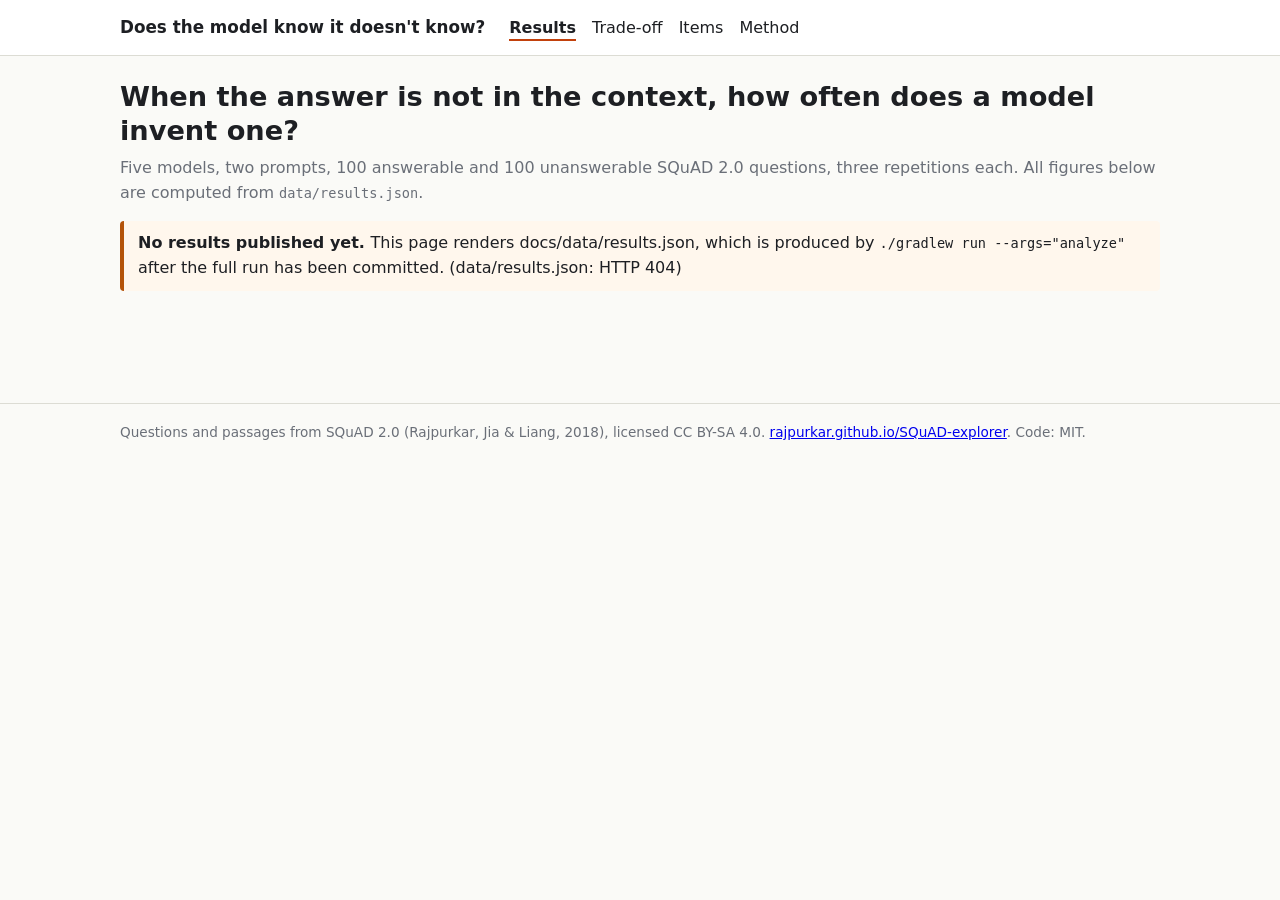
==== docs/index.html @ a2b9684f "feat: seeded SQuAD 2.0 sample, pricing snapshot and static result pages Co-authored-by: LeoHelfferic" ====
<!doctype html>
<html lang="en">
<head>
  <meta charset="utf-8">
  <meta name="viewport" content="width=device-width, initial-scale=1">
  <title>Does the model know it doesn't know? Results</title>
  <link rel="stylesheet" href="assets/style.css">
</head>
<body>
<main id="main">
  <h1>When the answer is not in the context, how often does a model invent one?</h1>
  <p class="lead">Five models, two prompts, 100 answerable and 100 unanswerable SQuAD 2.0 questions, three repetitions each. All figures below are computed from <code>data/results.json</code>.</p>
</main>
<script src="assets/app.js"></script>
<script>
chrome("index.html");
(async () => {
  const main = document.getElementById("main");
  const results = await loadResults(main);
  if (!results) return;
  runBanner(results).forEach((b) => main.append(b));
  const host = el("div");
  main.append(scopeControl(results, scopeFromQuery(results), render), host);
  render(scopeFromQuery(results));

  function render(scope) {
    host.replaceChildren();
    const r = results.run;
    host.append(el("div", { class: "grid" },
      stat(`${r.models.length} × 2 × ${r.reps}`, "models × prompts × repetitions"),
      stat(`${scope.unanswerableItems} / ${scope.answerableItems}`, "unanswerable / answerable items"),
      stat(`${r.okCalls}`, `successful calls (${r.errorCalls} failed attempts)`),
      stat(`€${r.spentEur.toFixed(2)}`, `spent of €${r.capEur.toFixed(0)} hard cap`)));
    const groups = r.models.map((m) => ({ label: m.alias, model: m.alias }));
    const get = (g, p) => cellOf(scope, g.model, p);
    host.append(el("h2", {}, "Invention and over-refusal"), legend(),
      el("div", { class: "grid charts" },
        card(barChart({ title: "Invented answers on unanswerable questions (lower is better)", groups,
          valueOf: (g, p) => get(g, p).invented.value, ciOf: (g, p) => get(g, p).invented })),
        card(barChart({ title: "Over-refusal on answerable questions (lower is better)", groups,
          valueOf: (g, p) => get(g, p).overRefusal.value, ciOf: (g, p) => get(g, p).overRefusal })),
        card(barChart({ title: "Exact match on answerable questions (higher is better)", groups,
          valueOf: (g, p) => get(g, p).exactMatch.value, ciOf: (g, p) => get(g, p).exactMatch })),
        card(barChart({ title: "Same decision across the 3 repetitions (higher is better)", groups,
          valueOf: (g, p) => get(g, p).consistency.decisionAgreement }))));

    const rows = scope.cells.map((c) => el("tr", {},
      el("td", {}, c.model), el("td", { class: "l" }, c.prompt),
      el("td", {}, pct(c.invented.value), " ", el("small", {}, ci(c.invented))),
      el("td", {}, pct(c.overRefusal.value), " ", el("small", {}, ci(c.overRefusal))),
      el("td", {}, pct(c.exactMatch.value)), el("td", {}, pct(c.f1.value)),
      el("td", {}, pct(c.exactMatchWhenAnswered)),
      el("td", {}, pct(c.consistency.decisionAgreement)),
      el("td", {}, pct(c.consistency.answerAgreement)),
      el("td", {}, `${c.sentinelAbstentions}/${c.phraseAbstentions}`),
      el("td", {}, `${c.emptyCalls}/${c.formatViolations}/${c.ambiguousCalls}`)));
    host.append(el("h2", {}, "All numbers"), el("div", { class: "table-scroll" }, el("table", {},
      el("thead", {}, el("tr", {}, ["Model", "Prompt", "Invented (unans.)", "Over-refusal (ans.)", "EM", "F1", "EM if answered",
        "Decision consistency", "Answer consistency", "Abstain: sentinel/phrase", "Empty/format/ambiguous"].map((t, i) => el("th", { class: i === 1 ? "l" : "" }, t)))),
      el("tbody", {}, rows))),
      el("p", { class: "lead" }, "EM and F1 count a refusal as 0. “Abstain: sentinel/phrase” counts replies that were exactly NOT_IN_CONTEXT versus refusals recognised by the wording rule (see Method). Intervals resample items, not calls."));
  }
  function stat(value, label) { return el("div", { class: "card stat" }, el("b", {}, value), el("span", {}, label)); }
  function card(svg) { return el("div", { class: "card" }, svg); }
})();
</script>
</body>
</html>
---- docs/assets/style.css ----
:root {
  --bg: #fafaf7; --fg: #1d1f23; --muted: #6a6f78; --line: #dcdcd4; --card: #ffffff;
  --neutral: #6b7a99; --strict: #c2410c; --good: #1d7a46; --warn: #b45309;
}
* { box-sizing: border-box; }
body { margin: 0; font: 16px/1.55 system-ui, -apple-system, "Segoe UI", Roboto, sans-serif; background: var(--bg); color: var(--fg); }
header.site { border-bottom: 1px solid var(--line); background: var(--card); }
header.site .wrap { display: flex; flex-wrap: wrap; gap: 8px 24px; align-items: baseline; padding: 14px 20px; }
header.site strong { font-size: 1.05rem; }
nav a { margin-right: 16px; color: var(--fg); text-decoration: none; padding-bottom: 2px; border-bottom: 2px solid transparent; }
nav a[aria-current="page"] { border-bottom-color: var(--strict); font-weight: 600; }
main, .wrap { max-width: 1080px; margin: 0 auto; padding: 0 20px; }
main { padding-top: 24px; padding-bottom: 60px; }
h1 { font-size: 1.7rem; line-height: 1.25; margin: 0 0 8px; }
h2 { font-size: 1.2rem; margin: 36px 0 8px; }
p.lead { color: var(--muted); margin-top: 0; }
.card { background: var(--card); border: 1px solid var(--line); border-radius: 8px; padding: 14px 16px; margin: 12px 0; }
.grid { display: grid; gap: 12px; grid-template-columns: repeat(auto-fit, minmax(230px, 1fr)); }
.grid.charts { grid-template-columns: repeat(auto-fit, minmax(440px, 1fr)); }
td:first-child { white-space: nowrap; }
.stat b { display: block; font-size: 1.5rem; }
.stat span { color: var(--muted); font-size: .88rem; }
.banner { border-left: 4px solid var(--warn); background: #fff7ed; padding: 10px 14px; margin: 12px 0; border-radius: 4px; }
.banner.error { border-color: #b91c1c; background: #fef2f2; }
table { border-collapse: collapse; width: 100%; font-size: .9rem; margin: 8px 0; }
th, td { text-align: right; padding: 6px 8px; border-bottom: 1px solid var(--line); vertical-align: top; }
th:first-child, td:first-child, th.l, td.l { text-align: left; }
th { font-weight: 600; color: var(--muted); font-size: .8rem; text-transform: uppercase; letter-spacing: .03em; }
td small { color: var(--muted); }
.table-scroll { overflow-x: auto; }
.legend span { display: inline-flex; align-items: center; margin-right: 16px; font-size: .9rem; }
.legend i { width: 12px; height: 12px; display: inline-block; margin-right: 6px; border-radius: 2px; }
.controls { display: flex; flex-wrap: wrap; gap: 8px 16px; align-items: center; margin: 12px 0; }
.controls label { font-size: .9rem; }
select, input[type=search] { font: inherit; padding: 4px 8px; border: 1px solid var(--line); border-radius: 6px; background: var(--card); }
svg text { font-family: inherit; fill: var(--fg); }
svg .axis, svg .grid { stroke: var(--line); }
code, pre { font-family: ui-monospace, SFMono-Regular, Menlo, monospace; font-size: .85rem; }
pre { background: #f1f1ea; padding: 12px; border-radius: 6px; overflow-x: auto; white-space: pre-wrap; }
.tag { display: inline-block; font-size: .72rem; padding: 1px 7px; border-radius: 10px; border: 1px solid var(--line); color: var(--muted); }
.tag.bad { color: #b91c1c; border-color: #fca5a5; }
.tag.ok { color: var(--good); border-color: #86efac; }
.tag.warn { color: var(--warn); border-color: #fcd34d; }
.items { display: grid; grid-template-columns: minmax(250px, 340px) 1fr; gap: 16px; align-items: start; }
.item-list { max-height: 70vh; overflow-y: auto; border: 1px solid var(--line); border-radius: 8px; background: var(--card); }
.item-list button { display: block; width: 100%; text-align: left; border: 0; border-bottom: 1px solid var(--line); background: none; padding: 8px 10px; font: inherit; font-size: .88rem; cursor: pointer; }
.item-list button[aria-selected="true"] { background: #fff1e6; }
.ctx { white-space: pre-wrap; background: #f6f6f0; border-radius: 6px; padding: 10px; font-size: .9rem; }
.ab { color: var(--good); font-weight: 600; } .inv { color: #b91c1c; font-weight: 600; }
footer { border-top: 1px solid var(--line); margin-top: 40px; padding: 18px 0 40px; color: var(--muted); font-size: .85rem; }
@media (max-width: 760px) { .items { grid-template-columns: 1fr; } }
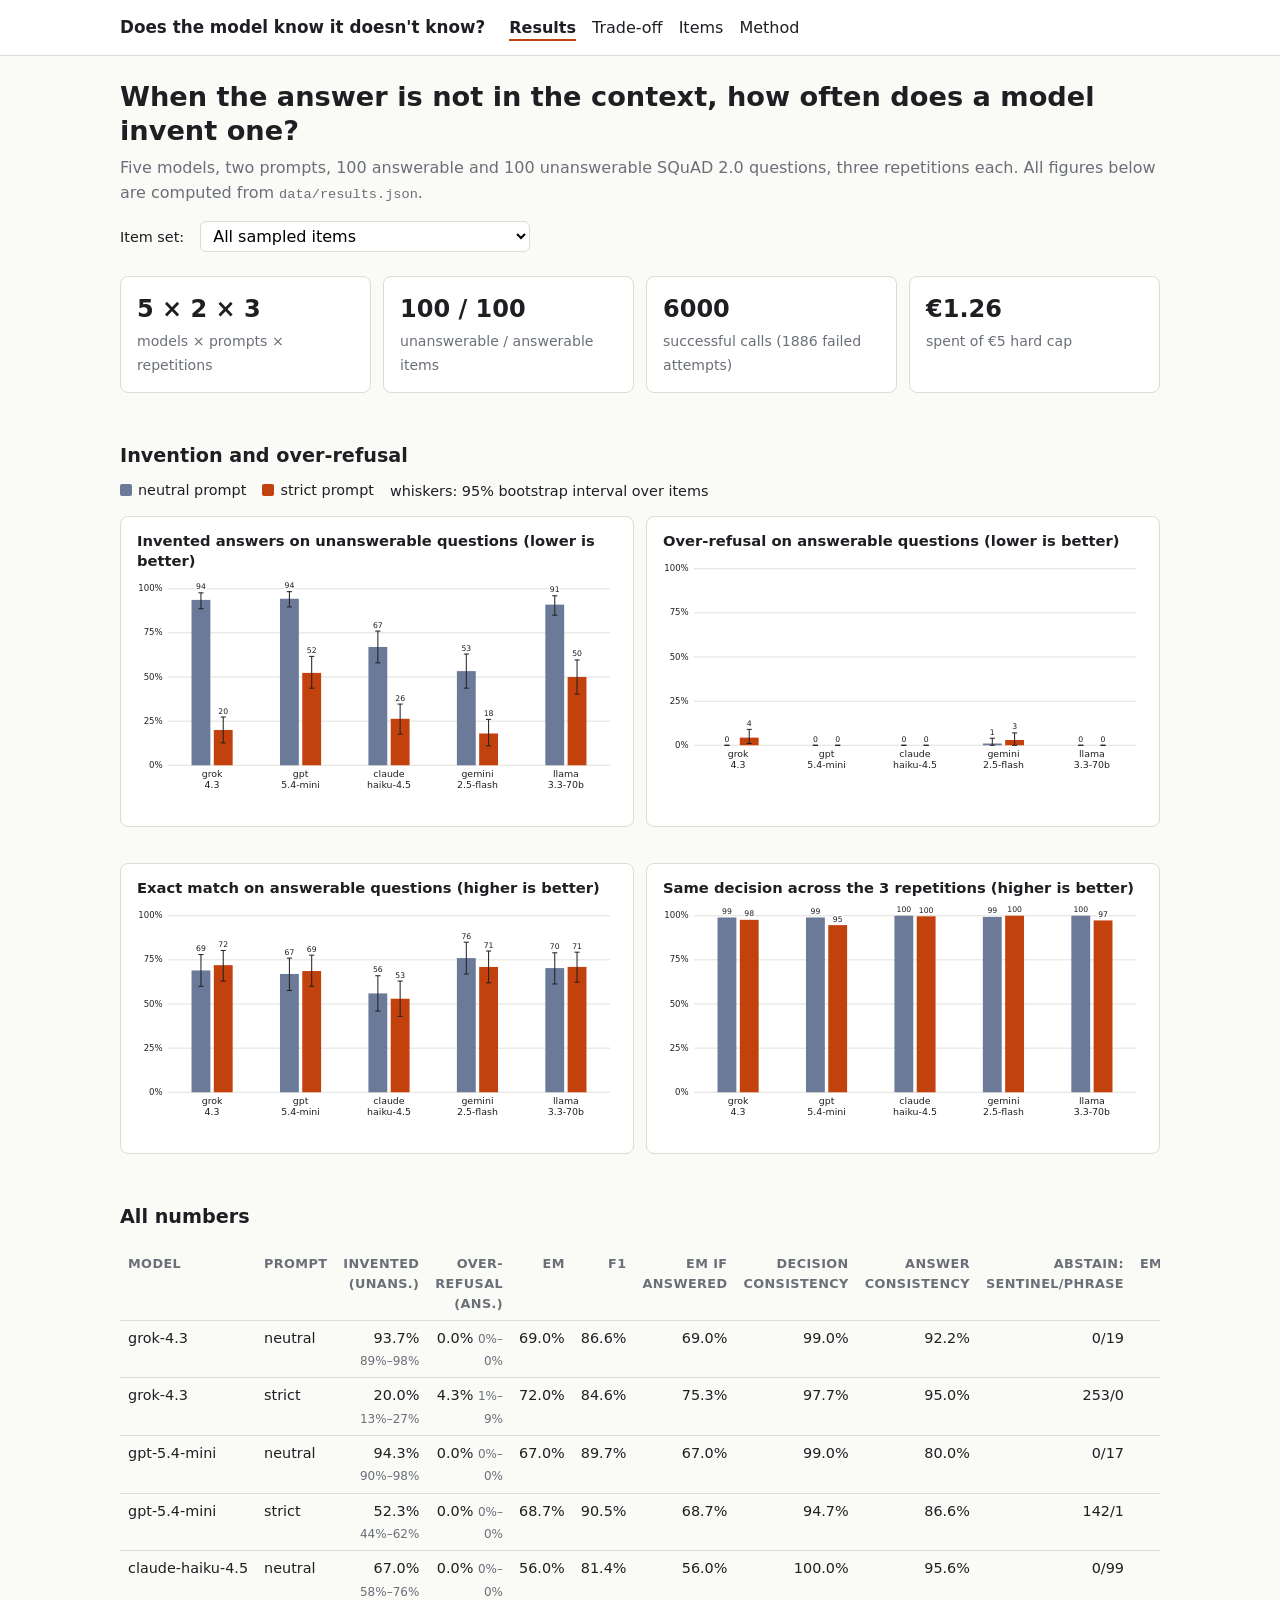
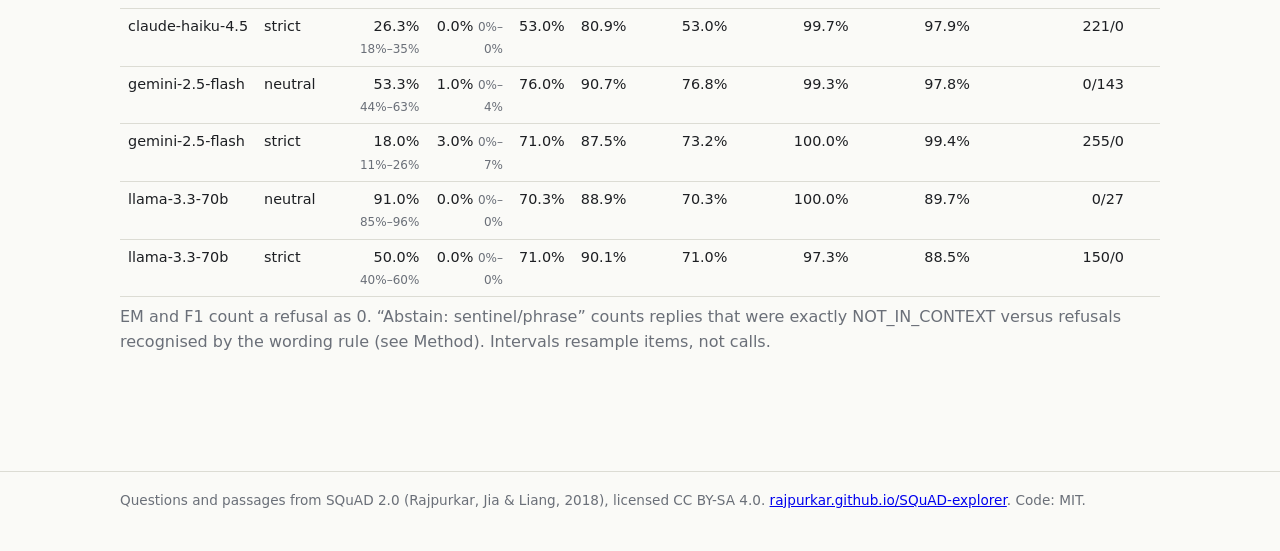
==== commit 69782002: "Init - pre public" ====
--- a/docs/index.html
+++ b/docs/index.html
@@ -35,13 +35,13 @@
     const get = (g, p) => cellOf(scope, g.model, p);
     host.append(el("h2", {}, "Invention and over-refusal"), legend(),
       el("div", { class: "grid charts" },
-        card(barChart({ title: "Invented answers on unanswerable questions (lower is better)", groups,
+        card("Invented answers on unanswerable questions (lower is better)", barChart({ title: "Invented answers on unanswerable questions (lower is better)", groups,
           valueOf: (g, p) => get(g, p).invented.value, ciOf: (g, p) => get(g, p).invented })),
-        card(barChart({ title: "Over-refusal on answerable questions (lower is better)", groups,
+        card("Over-refusal on answerable questions (lower is better)", barChart({ title: "Over-refusal on answerable questions (lower is better)", groups,
           valueOf: (g, p) => get(g, p).overRefusal.value, ciOf: (g, p) => get(g, p).overRefusal })),
-        card(barChart({ title: "Exact match on answerable questions (higher is better)", groups,
+        card("Exact match on answerable questions (higher is better)", barChart({ title: "Exact match on answerable questions (higher is better)", groups,
           valueOf: (g, p) => get(g, p).exactMatch.value, ciOf: (g, p) => get(g, p).exactMatch })),
-        card(barChart({ title: "Same decision across the 3 repetitions (higher is better)", groups,
+        card("Same decision across the 3 repetitions (higher is better)", barChart({ title: "Same decision across the 3 repetitions (higher is better)", groups,
           valueOf: (g, p) => get(g, p).consistency.decisionAgreement }))));
 
     const rows = scope.cells.map((c) => el("tr", {},
@@ -61,7 +61,7 @@
       el("p", { class: "lead" }, "EM and F1 count a refusal as 0. “Abstain: sentinel/phrase” counts replies that were exactly NOT_IN_CONTEXT versus refusals recognised by the wording rule (see Method). Intervals resample items, not calls."));
   }
   function stat(value, label) { return el("div", { class: "card stat" }, el("b", {}, value), el("span", {}, label)); }
-  function card(svg) { return el("div", { class: "card" }, svg); }
+  function card(title, svg) { return el("div", { class: "card" }, el("p", { class: "chart-title" }, title), svg); }
 })();
 </script>
 </body>
--- a/docs/assets/style.css
+++ b/docs/assets/style.css
@@ -28,6 +28,7 @@
 th { font-weight: 600; color: var(--muted); font-size: .8rem; text-transform: uppercase; letter-spacing: .03em; }
 td small { color: var(--muted); }
 .table-scroll { overflow-x: auto; }
+.chart-title { font-weight: 600; font-size: .92rem; line-height: 1.35; margin: 0 0 4px; }
 .legend span { display: inline-flex; align-items: center; margin-right: 16px; font-size: .9rem; }
 .legend i { width: 12px; height: 12px; display: inline-block; margin-right: 6px; border-radius: 2px; }
 .controls { display: flex; flex-wrap: wrap; gap: 8px 16px; align-items: center; margin: 12px 0; }
@@ -47,5 +48,6 @@
 .item-list button[aria-selected="true"] { background: #fff1e6; }
 .ctx { white-space: pre-wrap; background: #f6f6f0; border-radius: 6px; padding: 10px; font-size: .9rem; }
 .ab { color: var(--good); font-weight: 600; } .inv { color: #b91c1c; font-weight: 600; }
+.raw { white-space: pre-wrap; font-weight: 400; color: var(--fg); font-size: .82rem; margin-top: 4px; }
 footer { border-top: 1px solid var(--line); margin-top: 40px; padding: 18px 0 40px; color: var(--muted); font-size: .85rem; }
 @media (max-width: 760px) { .items { grid-template-columns: 1fr; } }
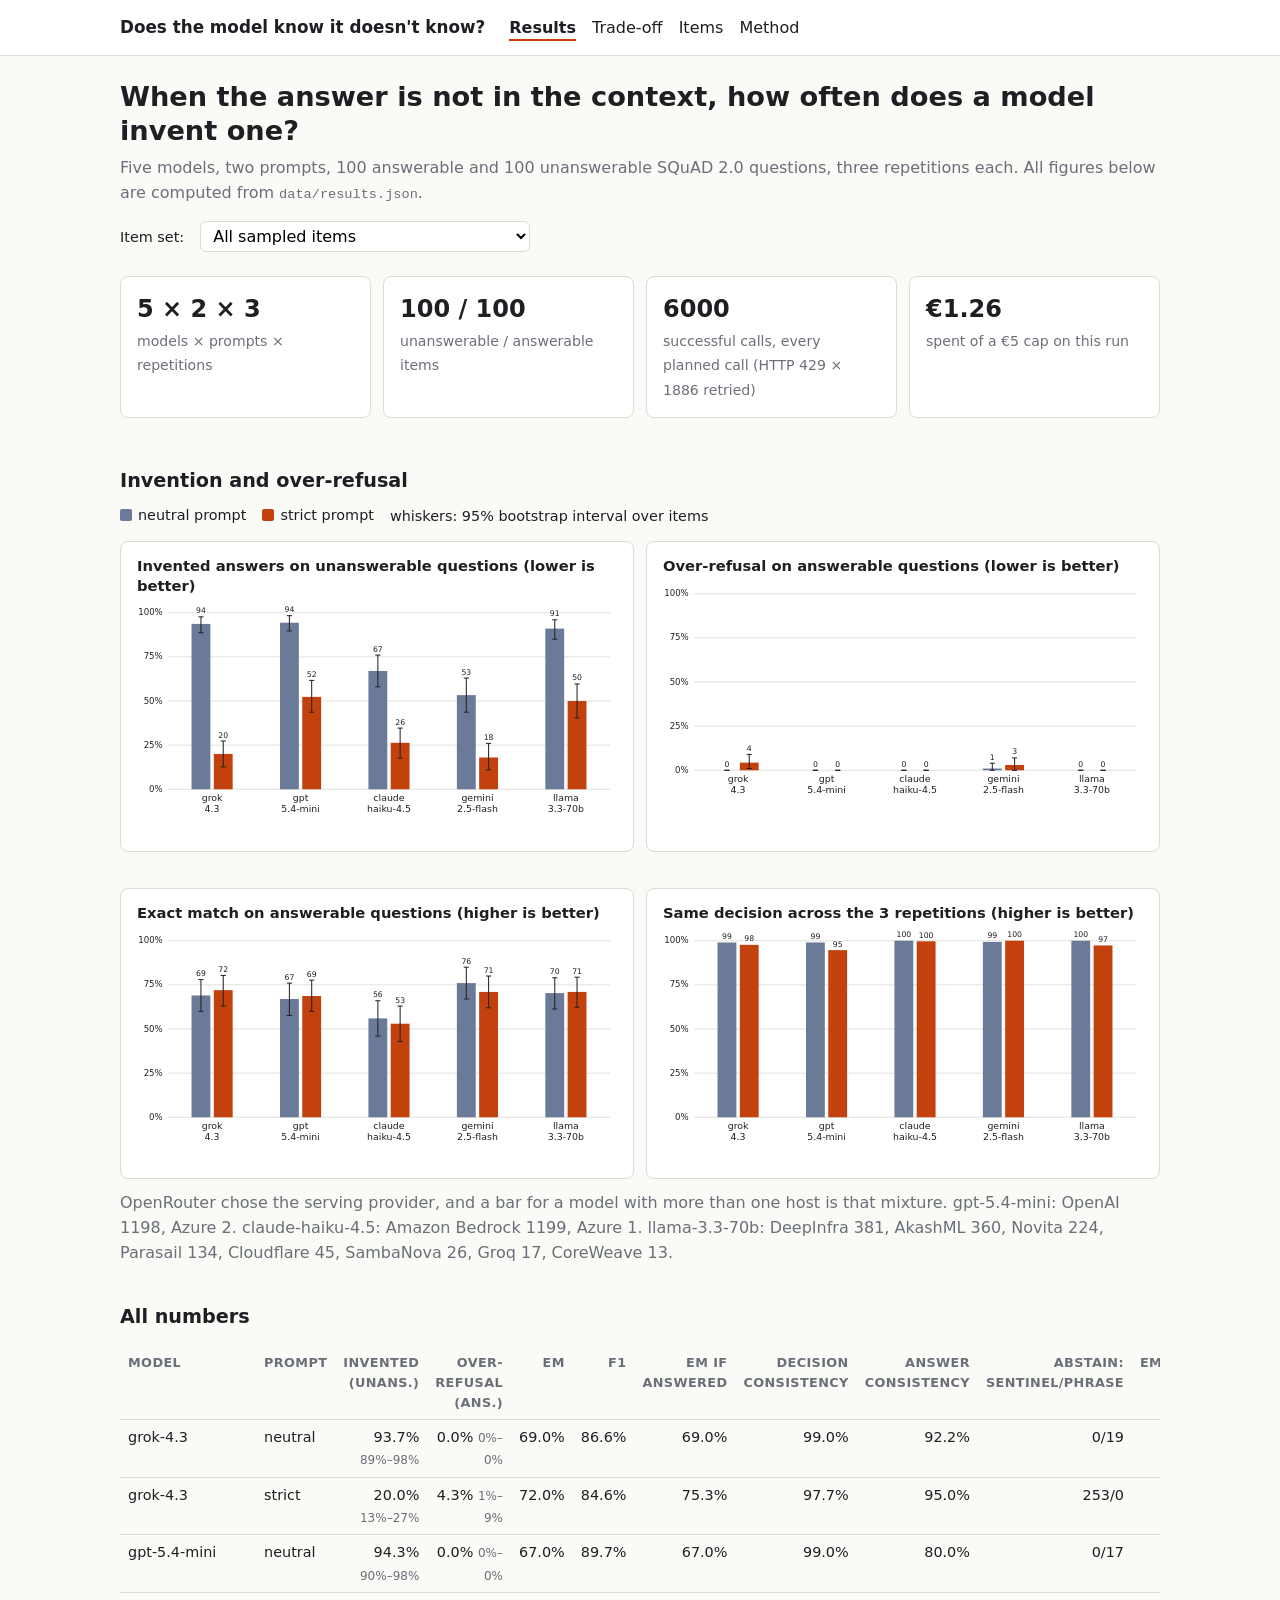
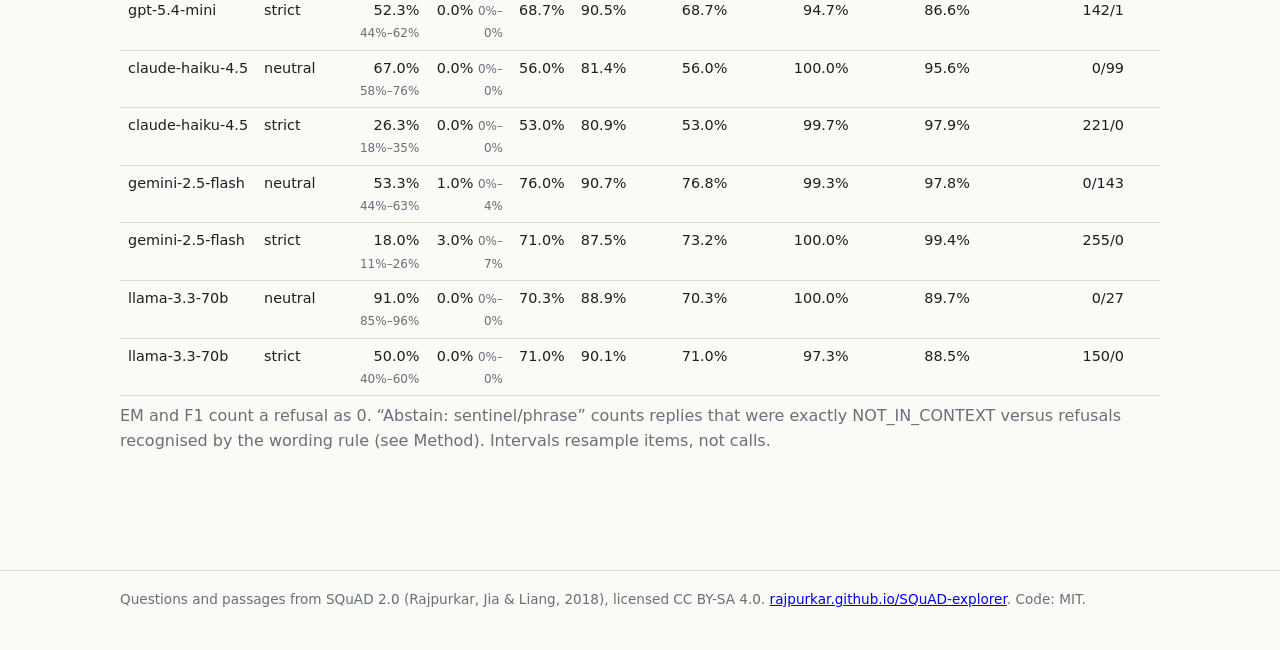
==== commit 1b88030d: "improvements" ====
--- a/docs/index.html
+++ b/docs/index.html
@@ -26,11 +26,12 @@
   function render(scope) {
     host.replaceChildren();
     const r = results.run;
+    const calls = callStat(r);
     host.append(el("div", { class: "grid" },
       stat(`${r.models.length} × 2 × ${r.reps}`, "models × prompts × repetitions"),
       stat(`${scope.unanswerableItems} / ${scope.answerableItems}`, "unanswerable / answerable items"),
-      stat(`${r.okCalls}`, `successful calls (${r.errorCalls} failed attempts)`),
-      stat(`€${r.spentEur.toFixed(2)}`, `spent of €${r.capEur.toFixed(0)} hard cap`)));
+      stat(calls[0], calls[1]),
+      stat(`€${r.spentEur.toFixed(2)}`, `spent of a €${r.capEur.toFixed(0)} cap on this run`)));
     const groups = r.models.map((m) => ({ label: m.alias, model: m.alias }));
     const get = (g, p) => cellOf(scope, g.model, p);
     host.append(el("h2", {}, "Invention and over-refusal"), legend(),
@@ -43,6 +44,8 @@
           valueOf: (g, p) => get(g, p).exactMatch.value, ciOf: (g, p) => get(g, p).exactMatch })),
         card("Same decision across the 3 repetitions (higher is better)", barChart({ title: "Same decision across the 3 repetitions (higher is better)", groups,
           valueOf: (g, p) => get(g, p).consistency.decisionAgreement }))));
+    const mix = servingNote(r);
+    if (mix) host.append(mix);
 
     const rows = scope.cells.map((c) => el("tr", {},
       el("td", {}, c.model), el("td", { class: "l" }, c.prompt),
